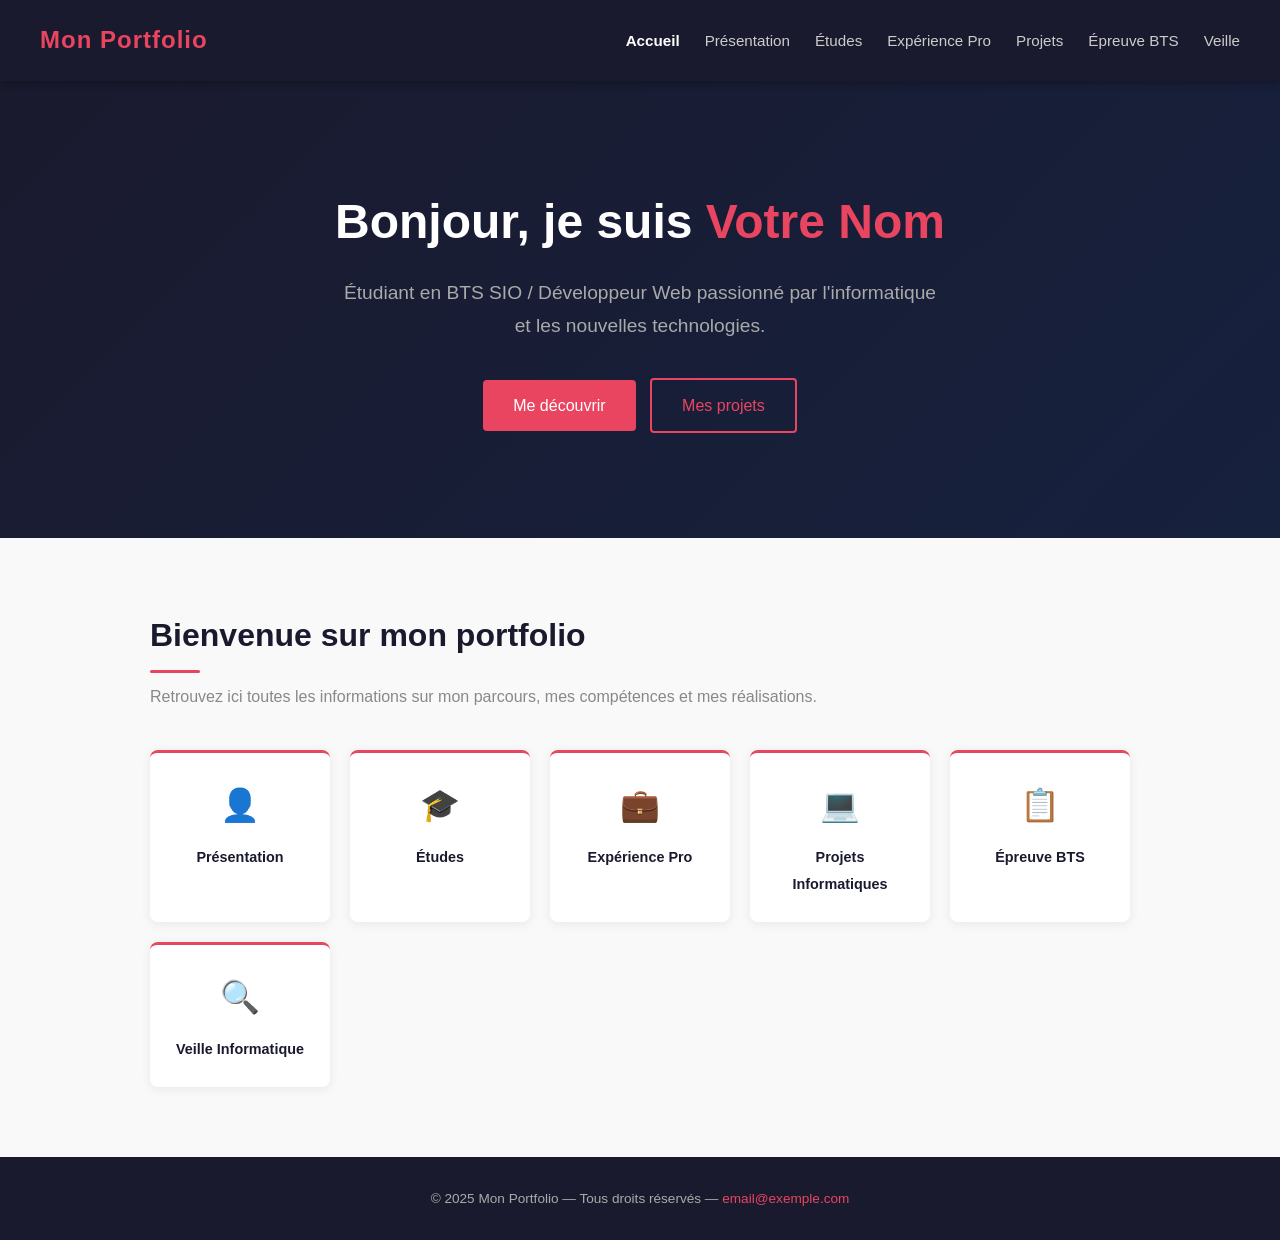
==== index.html @ 0ea52c7c "Add files via upload" ====
<!DOCTYPE html>
<html lang="fr">
<head>
    <meta charset="UTF-8">
    <meta name="viewport" content="width=device-width, initial-scale=1.0">
    <title>Portfolio - Accueil</title>
    <link rel="stylesheet" href="style.css">
</head>
<body>
<header>
    <div class="logo">Mon Portfolio</div>
    <nav>
        <ul>
            <li><a href="index.html"style="color:white;font-weight:700">Accueil</a></li>
            <li><a href="presentation.html">Présentation</a></li>
            <li><a href="etudes.html">Études</a></li>
            <li><a href="experience.html">Expérience Pro</a></li>
            <li><a href="projets.html">Projets</a></li>
            <li><a href="epreuve_bts.html">Épreuve BTS</a></li>
            <li><a href="veille.html">Veille</a></li>
        </ul>
    </nav>
</header>

<section class="hero">
    <h1>Bonjour, je suis <span>Votre Nom</span></h1>
    <p>Étudiant en BTS SIO / Développeur Web passionné par l'informatique et les nouvelles technologies.</p>
    <a href="presentation.html" class="btn">Me découvrir</a>
    <a href="projets.html" class="btn btn-outline">Mes projets</a>
</section>

<div class="section">
    <h2 class="section-title">Bienvenue sur mon portfolio</h2>
    <p class="section-subtitle">Retrouvez ici toutes les informations sur mon parcours, mes compétences et mes réalisations.</p>

    <div class="quick-links">
        <a href="presentation.html" class="quick-link-card">
            <div class="icon">👤</div>
            <span>Présentation</span>
        </a>
        <a href="etudes.html" class="quick-link-card">
            <div class="icon">🎓</div>
            <span>Études</span>
        </a>
        <a href="experience.html" class="quick-link-card">
            <div class="icon">💼</div>
            <span>Expérience Pro</span>
        </a>
        <a href="projets.html" class="quick-link-card">
            <div class="icon">💻</div>
            <span>Projets Informatiques</span>
        </a>
        <a href="epreuve_bts.html" class="quick-link-card">
            <div class="icon">📋</div>
            <span>Épreuve BTS</span>
        </a>
        <a href="veille.html" class="quick-link-card">
            <div class="icon">🔍</div>
            <span>Veille Informatique</span>
        </a>
    </div>
</div>

<footer>
    <p>© 2025 Mon Portfolio &mdash; Tous droits réservés &mdash; <a href="mailto:email@exemple.com">email@exemple.com</a></p>
</footer>
</body>
</html>
---- style.css ----
* {
    margin: 0;
    padding: 0;
    box-sizing: border-box;
}

body {
    font-family: 'Segoe UI', Tahoma, Geneva, Verdana, sans-serif;
    background-color: #f9f9f9;
    color: #333;
    line-height: 1.7;
}

header {
    background-color: #1a1a2e;
    color: white;
    padding: 20px 40px;
    display: flex;
    justify-content: space-between;
    align-items: center;
    position: sticky;
    top: 0;
    z-index: 100;
    box-shadow: 0 2px 8px rgba(0,0,0,0.3);
}

header .logo {
    font-size: 1.5rem;
    font-weight: 700;
    letter-spacing: 1px;
    color: #e94560;
}

nav ul {
    list-style: none;
    display: flex;
    gap: 25px;
}

nav ul li a {
    color: #ccc;
    text-decoration: none;
    font-size: 0.95rem;
    transition: color 0.3s;
}

nav ul li a:hover {
    color: #e94560;
}

.hero {
    background: linear-gradient(135deg, #1a1a2e, #16213e);
    color: white;
    text-align: center;
    padding: 100px 20px;
}

.hero h1 {
    font-size: 3rem;
    margin-bottom: 15px;
    color: #fff;
}

.hero h1 span {
    color: #e94560;
}

.hero p {
    font-size: 1.2rem;
    color: #aaa;
    margin-bottom: 30px;
    max-width: 600px;
    margin-left: auto;
    margin-right: auto;
}

.btn {
    display: inline-block;
    background-color: #e94560;
    color: white;
    padding: 12px 30px;
    border-radius: 4px;
    text-decoration: none;
    font-size: 1rem;
    transition: background-color 0.3s;
    margin: 5px;
}

.btn:hover {
    background-color: #c73652;
}

.btn-outline {
    background-color: transparent;
    border: 2px solid #e94560;
    color: #e94560;
}

.btn-outline:hover {
    background-color: #e94560;
    color: white;
}

.section {
    padding: 70px 60px;
    max-width: 1100px;
    margin: 0 auto;
}

.section-title {
    font-size: 2rem;
    color: #1a1a2e;
    margin-bottom: 10px;
    position: relative;
    display: inline-block;
}

.section-title::after {
    content: '';
    display: block;
    width: 50px;
    height: 3px;
    background-color: #e94560;
    margin-top: 8px;
    border-radius: 2px;
}

.section-subtitle {
    color: #888;
    margin-bottom: 40px;
    font-size: 1rem;
}

.cards {
    display: grid;
    grid-template-columns: repeat(auto-fit, minmax(280px, 1fr));
    gap: 25px;
    margin-top: 30px;
}

.card {
    background: white;
    border-radius: 8px;
    padding: 30px;
    box-shadow: 0 2px 12px rgba(0,0,0,0.07);
    transition: transform 0.3s, box-shadow 0.3s;
    border-left: 4px solid #e94560;
}

.card:hover {
    transform: translateY(-4px);
    box-shadow: 0 8px 20px rgba(0,0,0,0.12);
}

.card h3 {
    font-size: 1.1rem;
    margin-bottom: 10px;
    color: #1a1a2e;
}

.card p {
    color: #666;
    font-size: 0.95rem;
}

.card .date {
    font-size: 0.8rem;
    color: #e94560;
    margin-bottom: 8px;
    font-weight: 600;
}

.card .tag {
    display: inline-block;
    background-color: #f0f0f0;
    color: #555;
    font-size: 0.75rem;
    padding: 3px 10px;
    border-radius: 20px;
    margin-top: 10px;
    margin-right: 5px;
}

.info-block {
    background: white;
    border-radius: 8px;
    padding: 35px;
    box-shadow: 0 2px 12px rgba(0,0,0,0.07);
    margin-bottom: 25px;
}

.info-block h3 {
    color: #1a1a2e;
    margin-bottom: 10px;
    font-size: 1.2rem;
}

.info-block p {
    color: #666;
    font-size: 0.95rem;
}

.two-col {
    display: grid;
    grid-template-columns: 1fr 2fr;
    gap: 40px;
    align-items: start;
}

.profile-box {
    background: white;
    border-radius: 8px;
    padding: 30px;
    text-align: center;
    box-shadow: 0 2px 12px rgba(0,0,0,0.07);
}

.profile-box .avatar {
    width: 120px;
    height: 120px;
    border-radius: 50%;
    background-color: #1a1a2e;
    margin: 0 auto 15px;
    display: flex;
    align-items: center;
    justify-content: center;
    font-size: 3rem;
    color: #e94560;
}

.profile-box h2 {
    font-size: 1.3rem;
    color: #1a1a2e;
    margin-bottom: 5px;
}

.profile-box p {
    color: #888;
    font-size: 0.9rem;
}

.skills-list {
    display: flex;
    flex-wrap: wrap;
    gap: 10px;
    margin-top: 15px;
}

.skill-badge {
    background-color: #1a1a2e;
    color: white;
    padding: 6px 16px;
    border-radius: 20px;
    font-size: 0.85rem;
}

.quick-links {
    display: grid;
    grid-template-columns: repeat(auto-fit, minmax(180px, 1fr));
    gap: 20px;
    margin-top: 40px;
}

.quick-link-card {
    background: white;
    border-radius: 8px;
    padding: 25px;
    text-align: center;
    text-decoration: none;
    color: #1a1a2e;
    box-shadow: 0 2px 12px rgba(0,0,0,0.07);
    transition: transform 0.3s, box-shadow 0.3s;
    border-top: 3px solid #e94560;
}

.quick-link-card:hover {
    transform: translateY(-4px);
    box-shadow: 0 8px 20px rgba(0,0,0,0.12);
    color: #e94560;
}

.quick-link-card .icon {
    font-size: 2rem;
    margin-bottom: 10px;
}

.quick-link-card span {
    font-size: 0.9rem;
    font-weight: 600;
}

footer {
    background-color: #1a1a2e;
    color: #aaa;
    text-align: center;
    padding: 30px;
    font-size: 0.85rem;
}

footer a {
    color: #e94560;
    text-decoration: none;
}

@media (max-width: 768px) {
    header {
        flex-direction: column;
        gap: 15px;
        padding: 15px 20px;
    }
    nav ul {
        flex-wrap: wrap;
        justify-content: center;
        gap: 12px;
    }
    .section {
        padding: 50px 20px;
    }
    .hero h1 {
        font-size: 2rem;
    }
    .two-col {
        grid-template-columns: 1fr;
    }
}
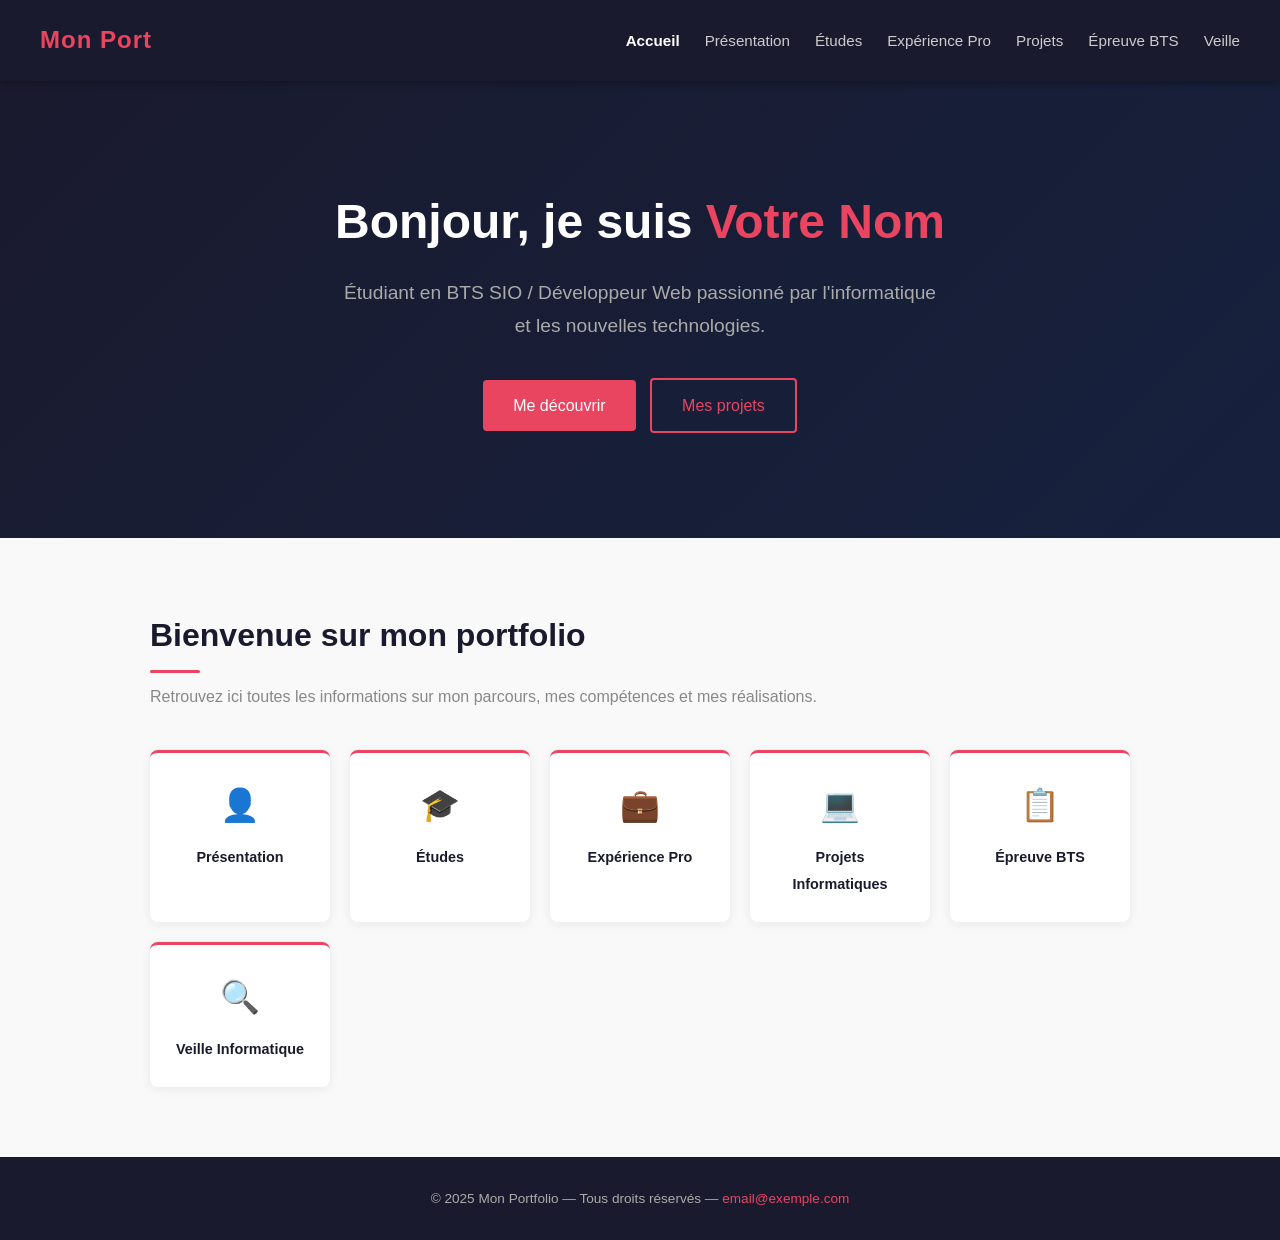
==== commit bfcedf97: "Shorten logo text from 'Mon Portfolio' to 'Mon Port'" ====
--- a/index.html
+++ b/index.html
@@ -8,7 +8,7 @@
 </head>
 <body>
 <header>
-    <div class="logo">Mon Portfolio</div>
+    <div class="logo">Mon Port</div>
     <nav>
         <ul>
             <li><a href="index.html"style="color:white;font-weight:700">Accueil</a></li>
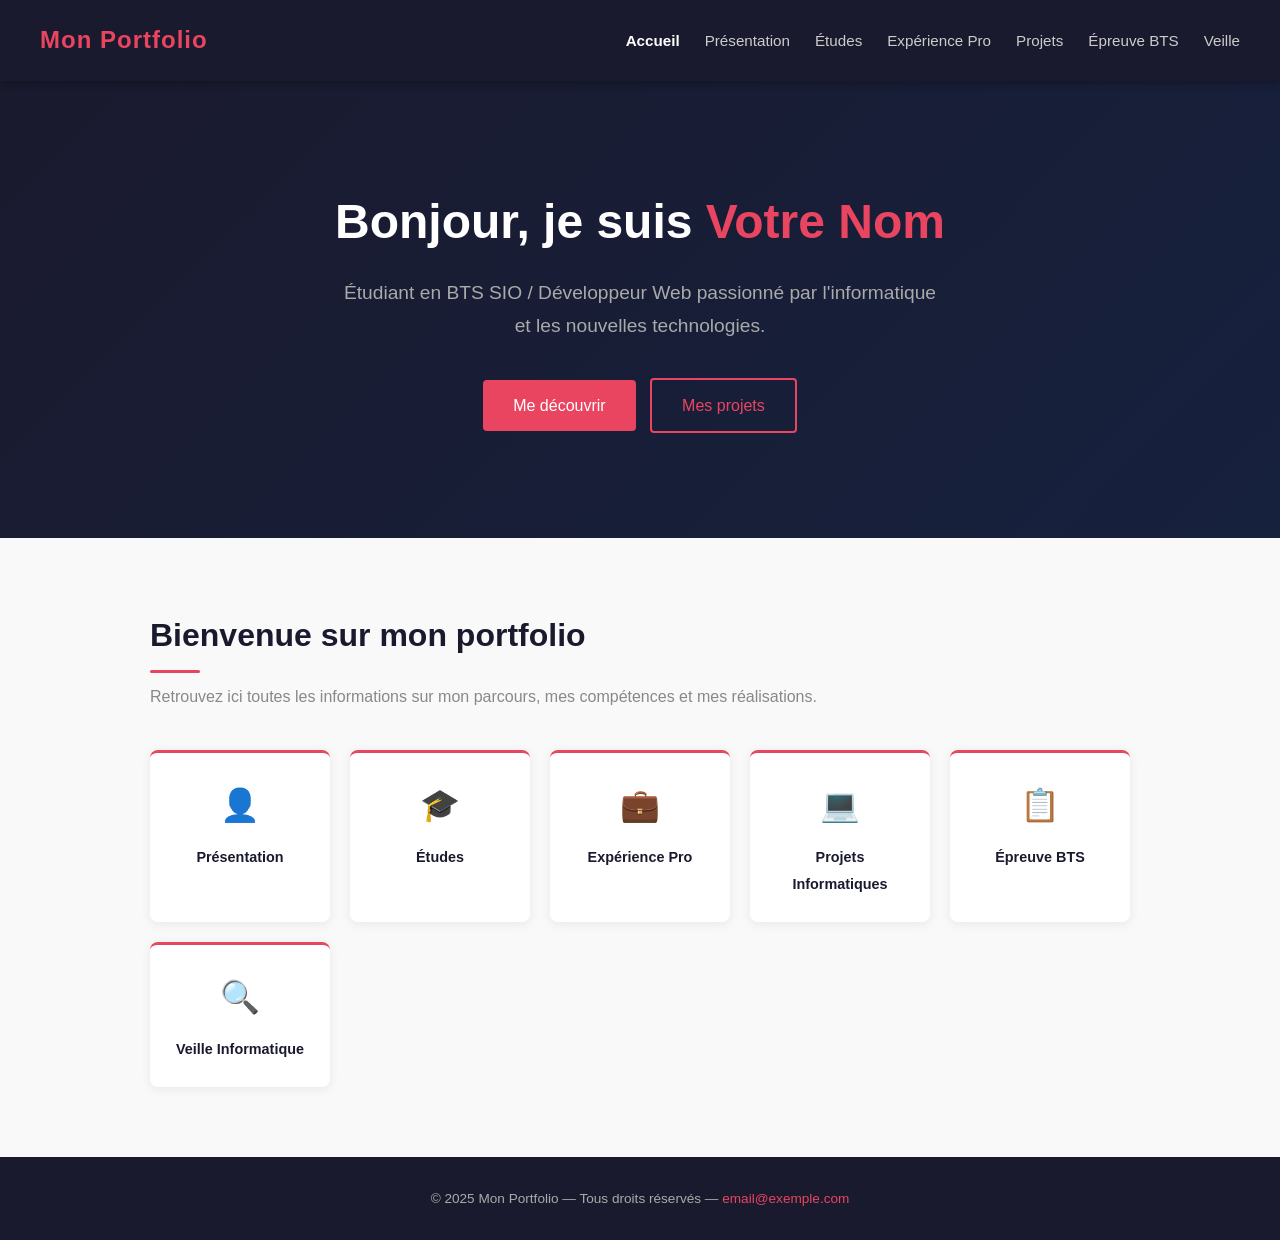
==== commit b444c513: "Update index.html" ====
--- a/index.html
+++ b/index.html
@@ -8,7 +8,7 @@
 </head>
 <body>
 <header>
-    <div class="logo">Mon Port</div>
+    <div class="logo">Mon Portfolio</div>
     <nav>
         <ul>
             <li><a href="index.html"style="color:white;font-weight:700">Accueil</a></li>
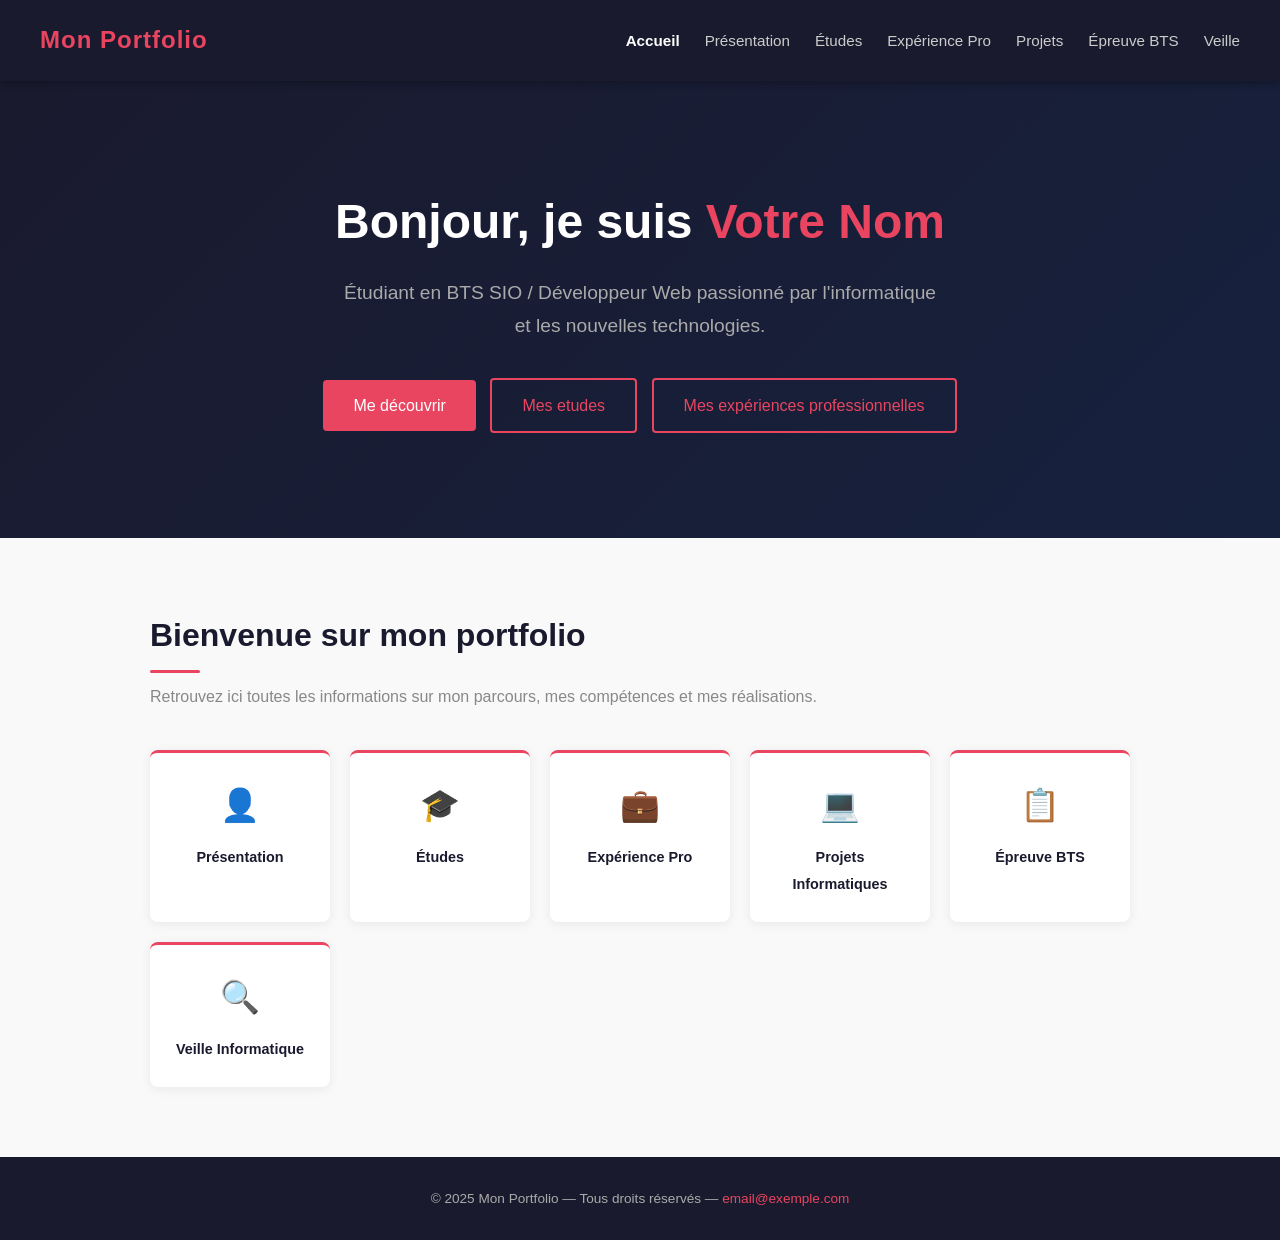
==== commit 0671161c: "Update index.html" ====
--- a/index.html
+++ b/index.html
@@ -26,7 +26,8 @@
     <h1>Bonjour, je suis <span>Votre Nom</span></h1>
     <p>Étudiant en BTS SIO / Développeur Web passionné par l'informatique et les nouvelles technologies.</p>
     <a href="presentation.html" class="btn">Me découvrir</a>
-    <a href="projets.html" class="btn btn-outline">Mes projets</a>
+    <a href="etudes.html" class="btn btn-outline">Mes etudes</a>
+    <a href="experience.html" class="btn btn-outline">Mes expériences professionnelles</a>
 </section>
 
 <div class="section">
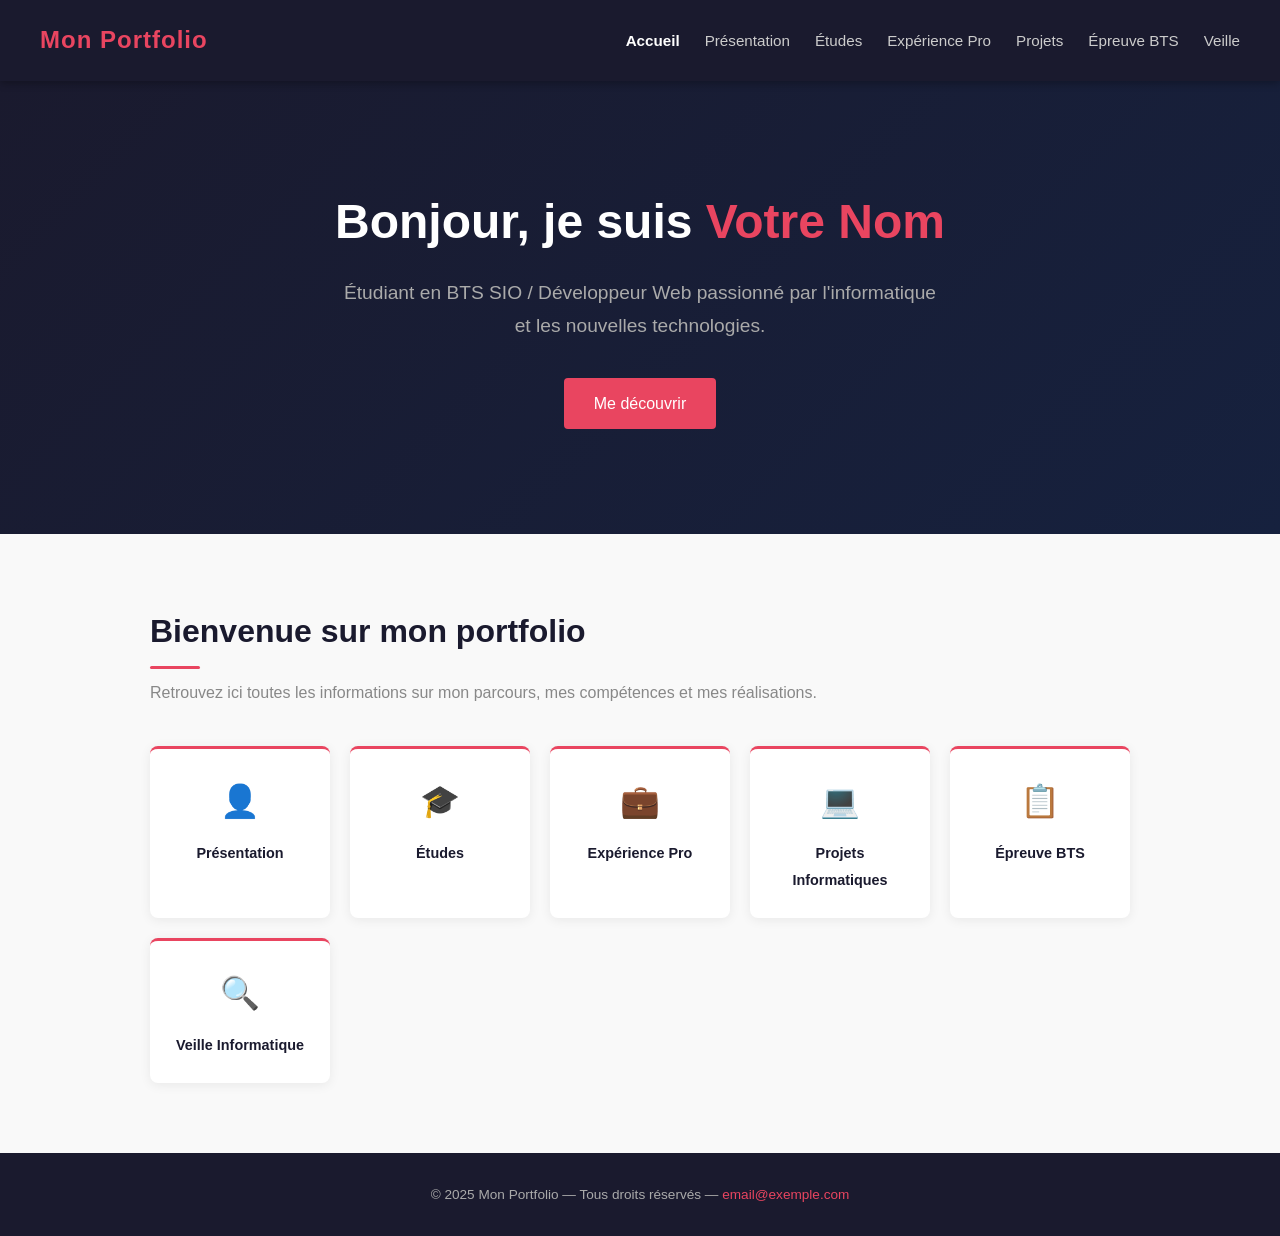
==== commit 393b2efb: "Update index.html" ====
--- a/index.html
+++ b/index.html
@@ -26,8 +26,6 @@
     <h1>Bonjour, je suis <span>Votre Nom</span></h1>
     <p>Étudiant en BTS SIO / Développeur Web passionné par l'informatique et les nouvelles technologies.</p>
     <a href="presentation.html" class="btn">Me découvrir</a>
-    <a href="etudes.html" class="btn btn-outline">Mes etudes</a>
-    <a href="experience.html" class="btn btn-outline">Mes expériences professionnelles</a>
 </section>
 
 <div class="section">
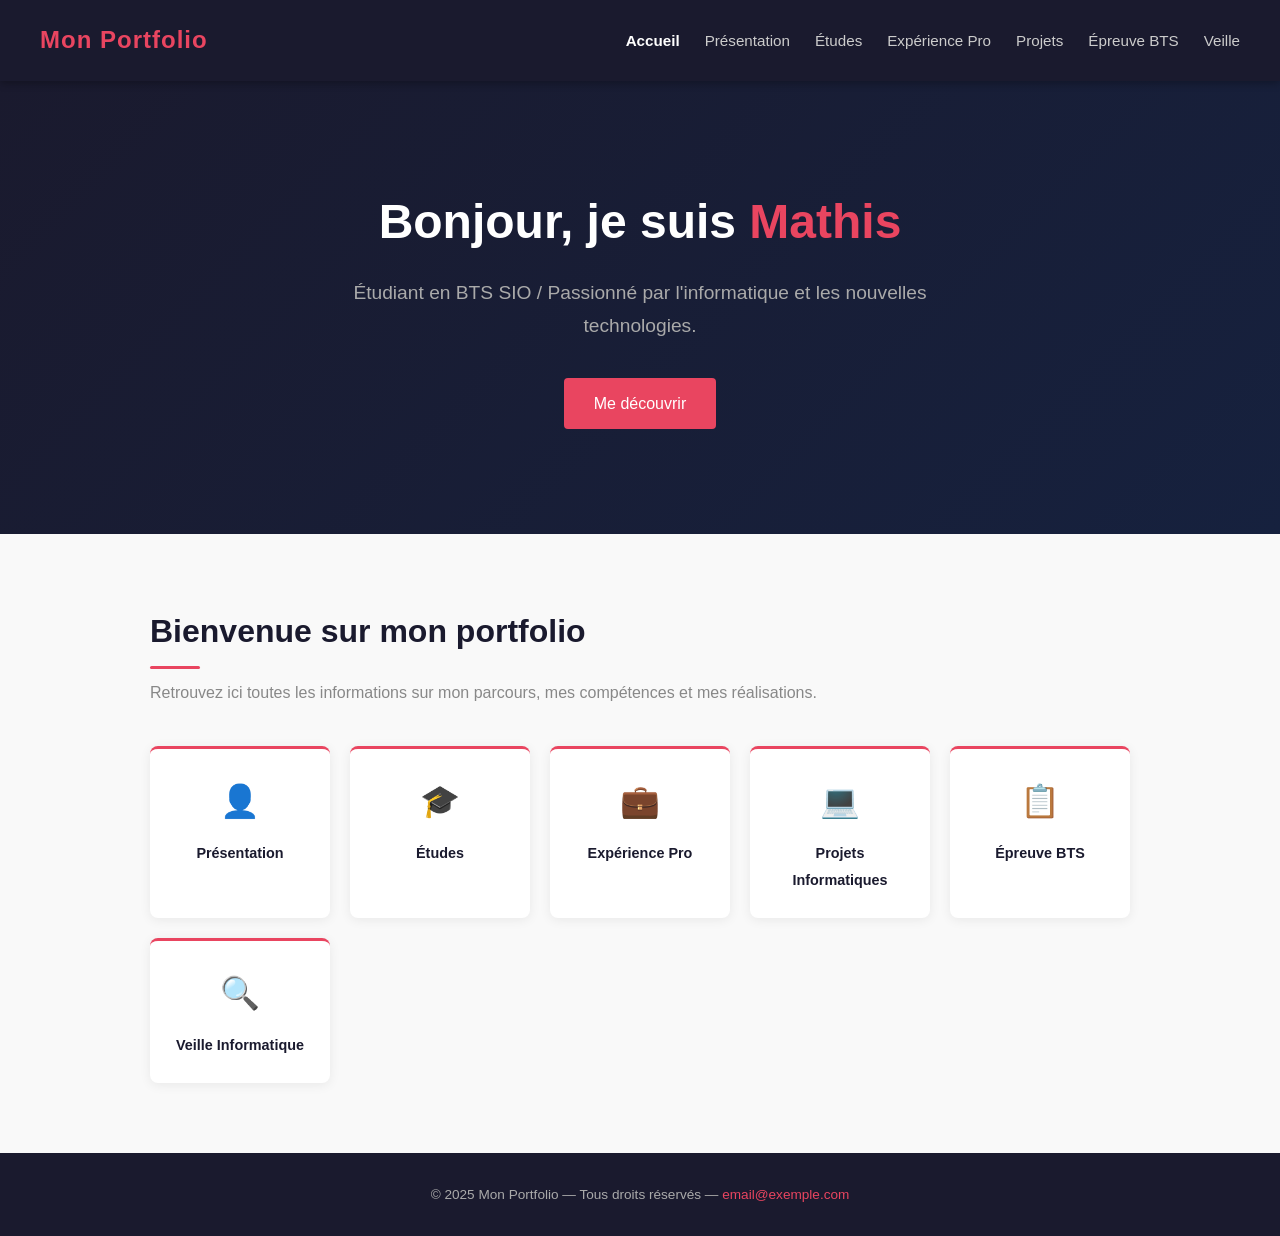
==== commit 80a13673: "Update hero section with new name and description" ====
--- a/index.html
+++ b/index.html
@@ -23,8 +23,8 @@
 </header>
 
 <section class="hero">
-    <h1>Bonjour, je suis <span>Votre Nom</span></h1>
-    <p>Étudiant en BTS SIO / Développeur Web passionné par l'informatique et les nouvelles technologies.</p>
+    <h1>Bonjour, je suis <span>Mathis</span></h1>
+    <p>Étudiant en BTS SIO / Passionné par l'informatique et les nouvelles technologies.</p>
     <a href="presentation.html" class="btn">Me découvrir</a>
 </section>
 
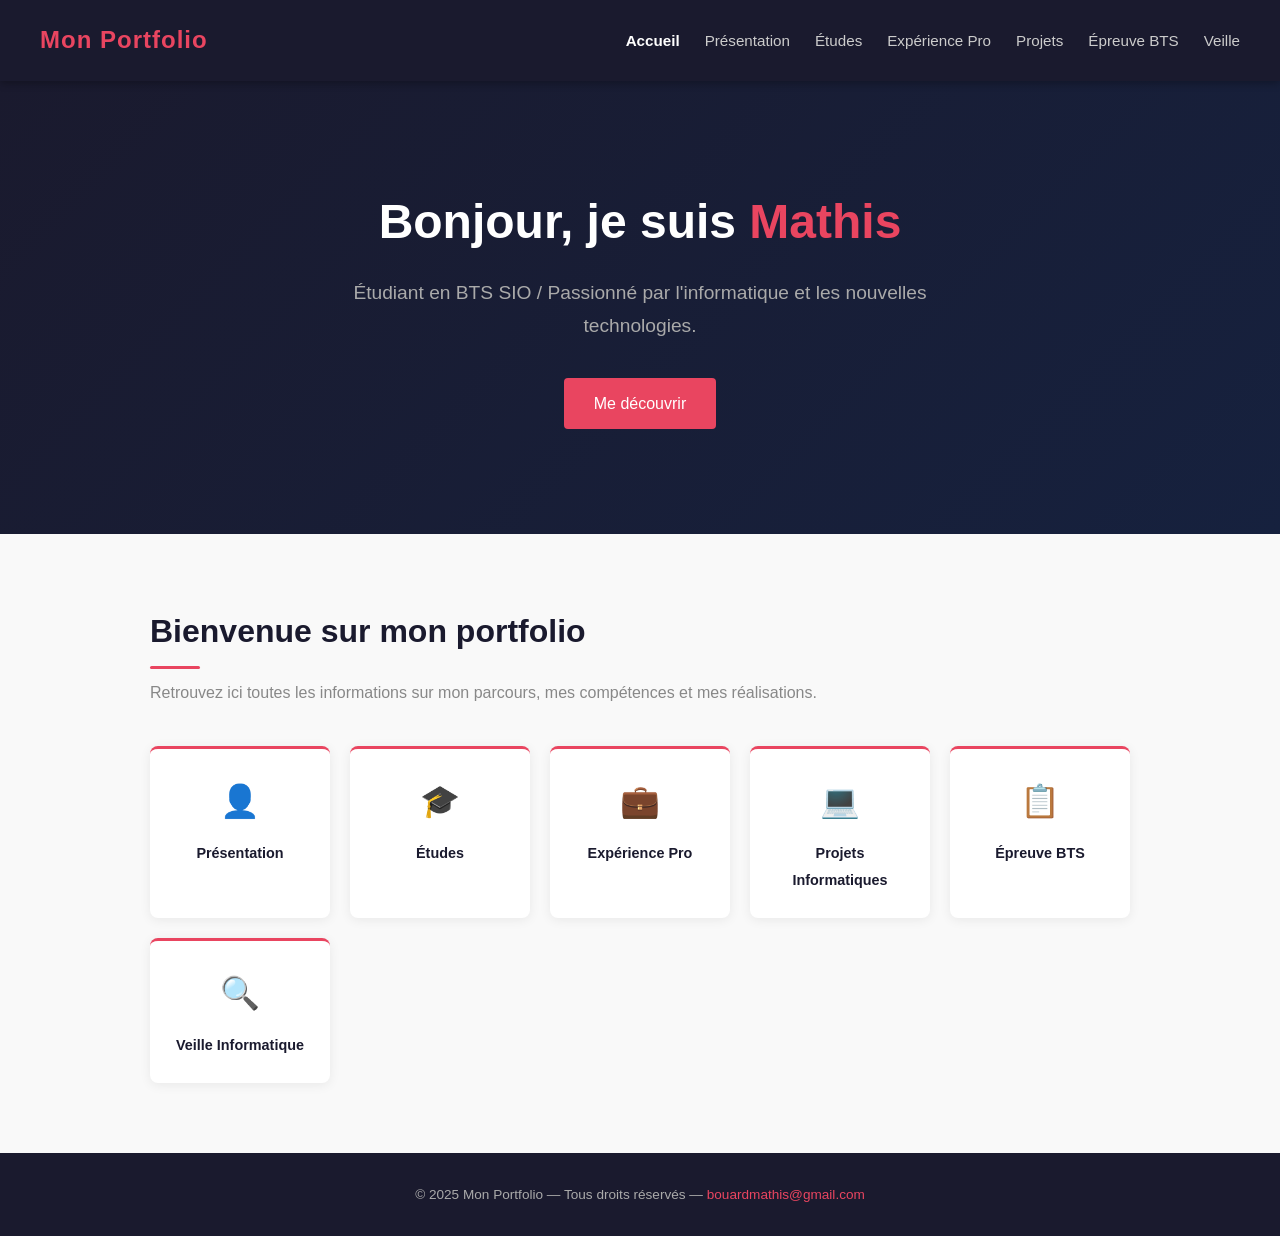
==== commit fd2ce39f: "Update email address in footer" ====
--- a/index.html
+++ b/index.html
@@ -61,7 +61,8 @@
 </div>
 
 <footer>
-    <p>© 2025 Mon Portfolio &mdash; Tous droits réservés &mdash; <a href="mailto:email@exemple.com">email@exemple.com</a></p>
+    <p>© 2025 Mon Portfolio &mdash; Tous droits réservés &mdash; <a href="mailto:bouardmathis@gmail.com">bouardmathis@gmail.com</a></p>
+
 </footer>
 </body>
 </html>
